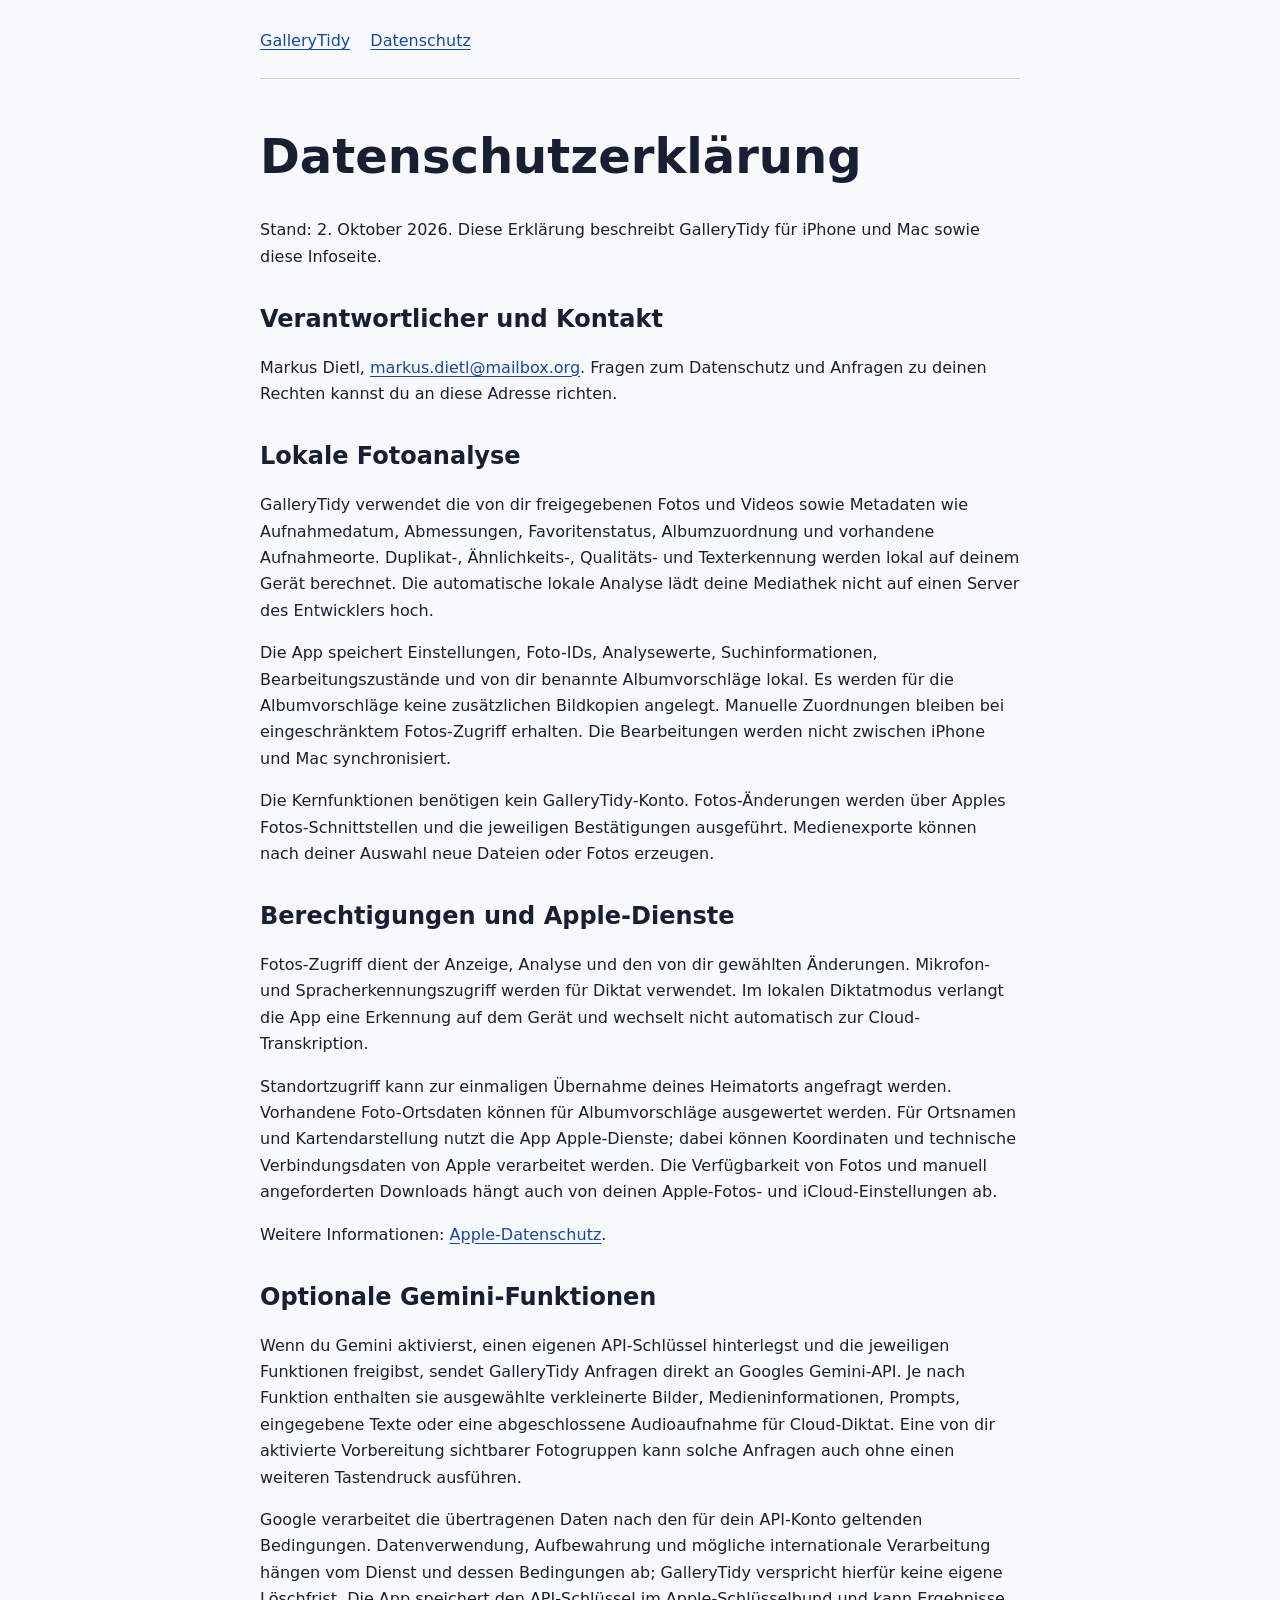
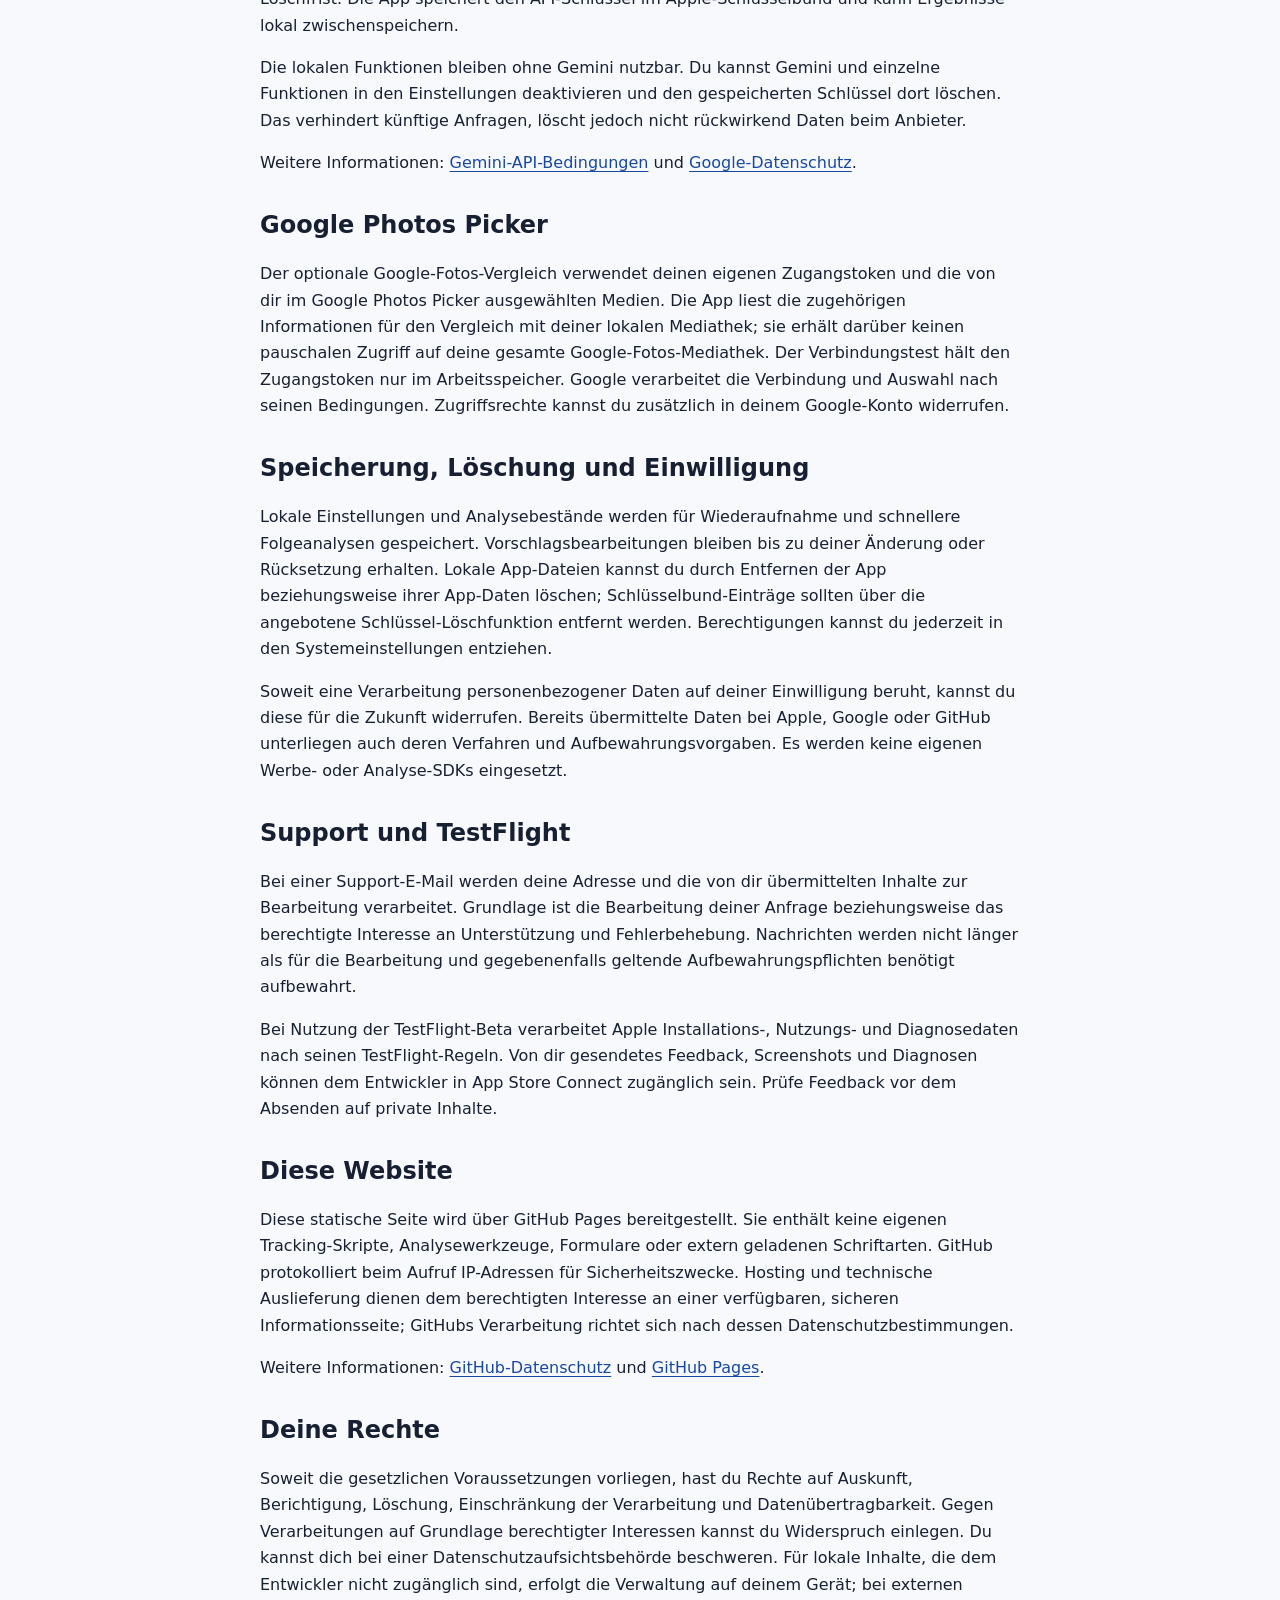
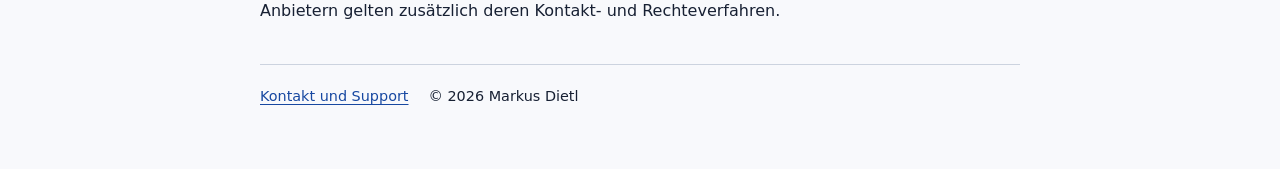
==== privacy.html @ c94430fe "Publish GalleryTidy privacy and support information" ====
<!doctype html>
<html lang="de">
<head>
  <meta charset="utf-8">
  <meta name="viewport" content="width=device-width, initial-scale=1">
  <meta name="description" content="Datenschutzerklärung für GalleryTidy und diese Infoseite.">
  <title>GalleryTidy – Datenschutzerklärung</title>
  <link rel="stylesheet" href="style.css">
</head>
<body>
<nav aria-label="Navigation"><a href="index.html">GalleryTidy</a><a href="privacy.html" aria-current="page">Datenschutz</a></nav>
<main>
  <h1>Datenschutzerklärung</h1>
  <p>Stand: 2. Oktober 2026. Diese Erklärung beschreibt GalleryTidy für iPhone und Mac sowie diese Infoseite.</p>
  <h2>Verantwortlicher und Kontakt</h2>
  <p>Markus Dietl, <a href="mailto:markus.dietl@mailbox.org">markus.dietl@mailbox.org</a>. Fragen zum Datenschutz und Anfragen zu deinen Rechten kannst du an diese Adresse richten.</p>
  <h2>Lokale Fotoanalyse</h2>
  <p>GalleryTidy verwendet die von dir freigegebenen Fotos und Videos sowie Metadaten wie Aufnahmedatum, Abmessungen, Favoritenstatus, Albumzuordnung und vorhandene Aufnahmeorte. Duplikat-, Ähnlichkeits-, Qualitäts- und Texterkennung werden lokal auf deinem Gerät berechnet. Die automatische lokale Analyse lädt deine Mediathek nicht auf einen Server des Entwicklers hoch.</p>
  <p>Die App speichert Einstellungen, Foto-IDs, Analysewerte, Suchinformationen, Bearbeitungszustände und von dir benannte Albumvorschläge lokal. Es werden für die Albumvorschläge keine zusätzlichen Bildkopien angelegt. Manuelle Zuordnungen bleiben bei eingeschränktem Fotos-Zugriff erhalten. Die Bearbeitungen werden nicht zwischen iPhone und Mac synchronisiert.</p>
  <p>Die Kernfunktionen benötigen kein GalleryTidy-Konto. Fotos-Änderungen werden über Apples Fotos-Schnittstellen und die jeweiligen Bestätigungen ausgeführt. Medienexporte können nach deiner Auswahl neue Dateien oder Fotos erzeugen.</p>
  <h2>Berechtigungen und Apple-Dienste</h2>
  <p>Fotos-Zugriff dient der Anzeige, Analyse und den von dir gewählten Änderungen. Mikrofon- und Spracherkennungszugriff werden für Diktat verwendet. Im lokalen Diktatmodus verlangt die App eine Erkennung auf dem Gerät und wechselt nicht automatisch zur Cloud-Transkription.</p>
  <p>Standortzugriff kann zur einmaligen Übernahme deines Heimatorts angefragt werden. Vorhandene Foto-Ortsdaten können für Albumvorschläge ausgewertet werden. Für Ortsnamen und Kartendarstellung nutzt die App Apple-Dienste; dabei können Koordinaten und technische Verbindungsdaten von Apple verarbeitet werden. Die Verfügbarkeit von Fotos und manuell angeforderten Downloads hängt auch von deinen Apple-Fotos- und iCloud-Einstellungen ab.</p>
  <p>Weitere Informationen: <a href="https://www.apple.com/legal/privacy/">Apple-Datenschutz</a>.</p>
  <h2>Optionale Gemini-Funktionen</h2>
  <p>Wenn du Gemini aktivierst, einen eigenen API-Schlüssel hinterlegst und die jeweiligen Funktionen freigibst, sendet GalleryTidy Anfragen direkt an Googles Gemini-API. Je nach Funktion enthalten sie ausgewählte verkleinerte Bilder, Medieninformationen, Prompts, eingegebene Texte oder eine abgeschlossene Audioaufnahme für Cloud-Diktat. Eine von dir aktivierte Vorbereitung sichtbarer Fotogruppen kann solche Anfragen auch ohne einen weiteren Tastendruck ausführen.</p>
  <p>Google verarbeitet die übertragenen Daten nach den für dein API-Konto geltenden Bedingungen. Datenverwendung, Aufbewahrung und mögliche internationale Verarbeitung hängen vom Dienst und dessen Bedingungen ab; GalleryTidy verspricht hierfür keine eigene Löschfrist. Die App speichert den API-Schlüssel im Apple-Schlüsselbund und kann Ergebnisse lokal zwischenspeichern.</p>
  <p>Die lokalen Funktionen bleiben ohne Gemini nutzbar. Du kannst Gemini und einzelne Funktionen in den Einstellungen deaktivieren und den gespeicherten Schlüssel dort löschen. Das verhindert künftige Anfragen, löscht jedoch nicht rückwirkend Daten beim Anbieter.</p>
  <p>Weitere Informationen: <a href="https://ai.google.dev/gemini-api/terms">Gemini-API-Bedingungen</a> und <a href="https://policies.google.com/privacy">Google-Datenschutz</a>.</p>
  <h2>Google Photos Picker</h2>
  <p>Der optionale Google-Fotos-Vergleich verwendet deinen eigenen Zugangstoken und die von dir im Google Photos Picker ausgewählten Medien. Die App liest die zugehörigen Informationen für den Vergleich mit deiner lokalen Mediathek; sie erhält darüber keinen pauschalen Zugriff auf deine gesamte Google-Fotos-Mediathek. Der Verbindungstest hält den Zugangstoken nur im Arbeitsspeicher. Google verarbeitet die Verbindung und Auswahl nach seinen Bedingungen. Zugriffsrechte kannst du zusätzlich in deinem Google-Konto widerrufen.</p>
  <h2>Speicherung, Löschung und Einwilligung</h2>
  <p>Lokale Einstellungen und Analysebestände werden für Wiederaufnahme und schnellere Folgeanalysen gespeichert. Vorschlagsbearbeitungen bleiben bis zu deiner Änderung oder Rücksetzung erhalten. Lokale App-Dateien kannst du durch Entfernen der App beziehungsweise ihrer App-Daten löschen; Schlüsselbund-Einträge sollten über die angebotene Schlüssel-Löschfunktion entfernt werden. Berechtigungen kannst du jederzeit in den Systemeinstellungen entziehen.</p>
  <p>Soweit eine Verarbeitung personenbezogener Daten auf deiner Einwilligung beruht, kannst du diese für die Zukunft widerrufen. Bereits übermittelte Daten bei Apple, Google oder GitHub unterliegen auch deren Verfahren und Aufbewahrungsvorgaben. Es werden keine eigenen Werbe- oder Analyse-SDKs eingesetzt.</p>
  <h2>Support und TestFlight</h2>
  <p>Bei einer Support-E-Mail werden deine Adresse und die von dir übermittelten Inhalte zur Bearbeitung verarbeitet. Grundlage ist die Bearbeitung deiner Anfrage beziehungsweise das berechtigte Interesse an Unterstützung und Fehlerbehebung. Nachrichten werden nicht länger als für die Bearbeitung und gegebenenfalls geltende Aufbewahrungspflichten benötigt aufbewahrt.</p>
  <p>Bei Nutzung der TestFlight-Beta verarbeitet Apple Installations-, Nutzungs- und Diagnosedaten nach seinen TestFlight-Regeln. Von dir gesendetes Feedback, Screenshots und Diagnosen können dem Entwickler in App Store Connect zugänglich sein. Prüfe Feedback vor dem Absenden auf private Inhalte.</p>
  <h2>Diese Website</h2>
  <p>Diese statische Seite wird über GitHub Pages bereitgestellt. Sie enthält keine eigenen Tracking-Skripte, Analysewerkzeuge, Formulare oder extern geladenen Schriftarten. GitHub protokolliert beim Aufruf IP-Adressen für Sicherheitszwecke. Hosting und technische Auslieferung dienen dem berechtigten Interesse an einer verfügbaren, sicheren Informationsseite; GitHubs Verarbeitung richtet sich nach dessen Datenschutzbestimmungen.</p>
  <p>Weitere Informationen: <a href="https://docs.github.com/en/site-policy/privacy-policies/github-general-privacy-statement">GitHub-Datenschutz</a> und <a href="https://docs.github.com/en/pages/getting-started-with-github-pages/what-is-github-pages">GitHub Pages</a>.</p>
  <h2>Deine Rechte</h2>
  <p>Soweit die gesetzlichen Voraussetzungen vorliegen, hast du Rechte auf Auskunft, Berichtigung, Löschung, Einschränkung der Verarbeitung und Datenübertragbarkeit. Gegen Verarbeitungen auf Grundlage berechtigter Interessen kannst du Widerspruch einlegen. Du kannst dich bei einer Datenschutzaufsichtsbehörde beschweren. Für lokale Inhalte, die dem Entwickler nicht zugänglich sind, erfolgt die Verwaltung auf deinem Gerät; bei externen Anbietern gelten zusätzlich deren Kontakt- und Rechteverfahren.</p>
</main>
<footer><a href="index.html">Kontakt und Support</a><span>© 2026 Markus Dietl</span></footer>
</body>
</html>
---- style.css ----
:root { color-scheme: light dark; font-family: system-ui, sans-serif; line-height: 1.65; }
body { max-width: 760px; margin: auto; padding: 28px 22px 60px; background: #f8f9fc; color: #172033; }
nav, footer { display: flex; flex-wrap: wrap; gap: 20px; }
nav { padding-bottom: 24px; border-bottom: 1px solid #ccd3df; }
main { padding-top: 16px; }
h1 { font-size: clamp(2rem, 7vw, 3rem); line-height: 1.2; }
h2 { margin-top: 2.1rem; line-height: 1.3; }
a { color: #1748a1; text-underline-offset: 3px; overflow-wrap: anywhere; }
a:focus-visible { outline: 3px solid #587dc7; outline-offset: 4px; }
.contact { padding: 20px; border: 1px solid #ccd3df; border-radius: 14px; }
footer { margin-top: 40px; border-top: 1px solid #ccd3df; padding-top: 20px; font-size: .9rem; }
@media (prefers-color-scheme: dark) {
  body { background: #141923; color: #e8edf7; }
  a { color: #aac6ff; }
  nav, footer, .contact { border-color: #465269; }
}
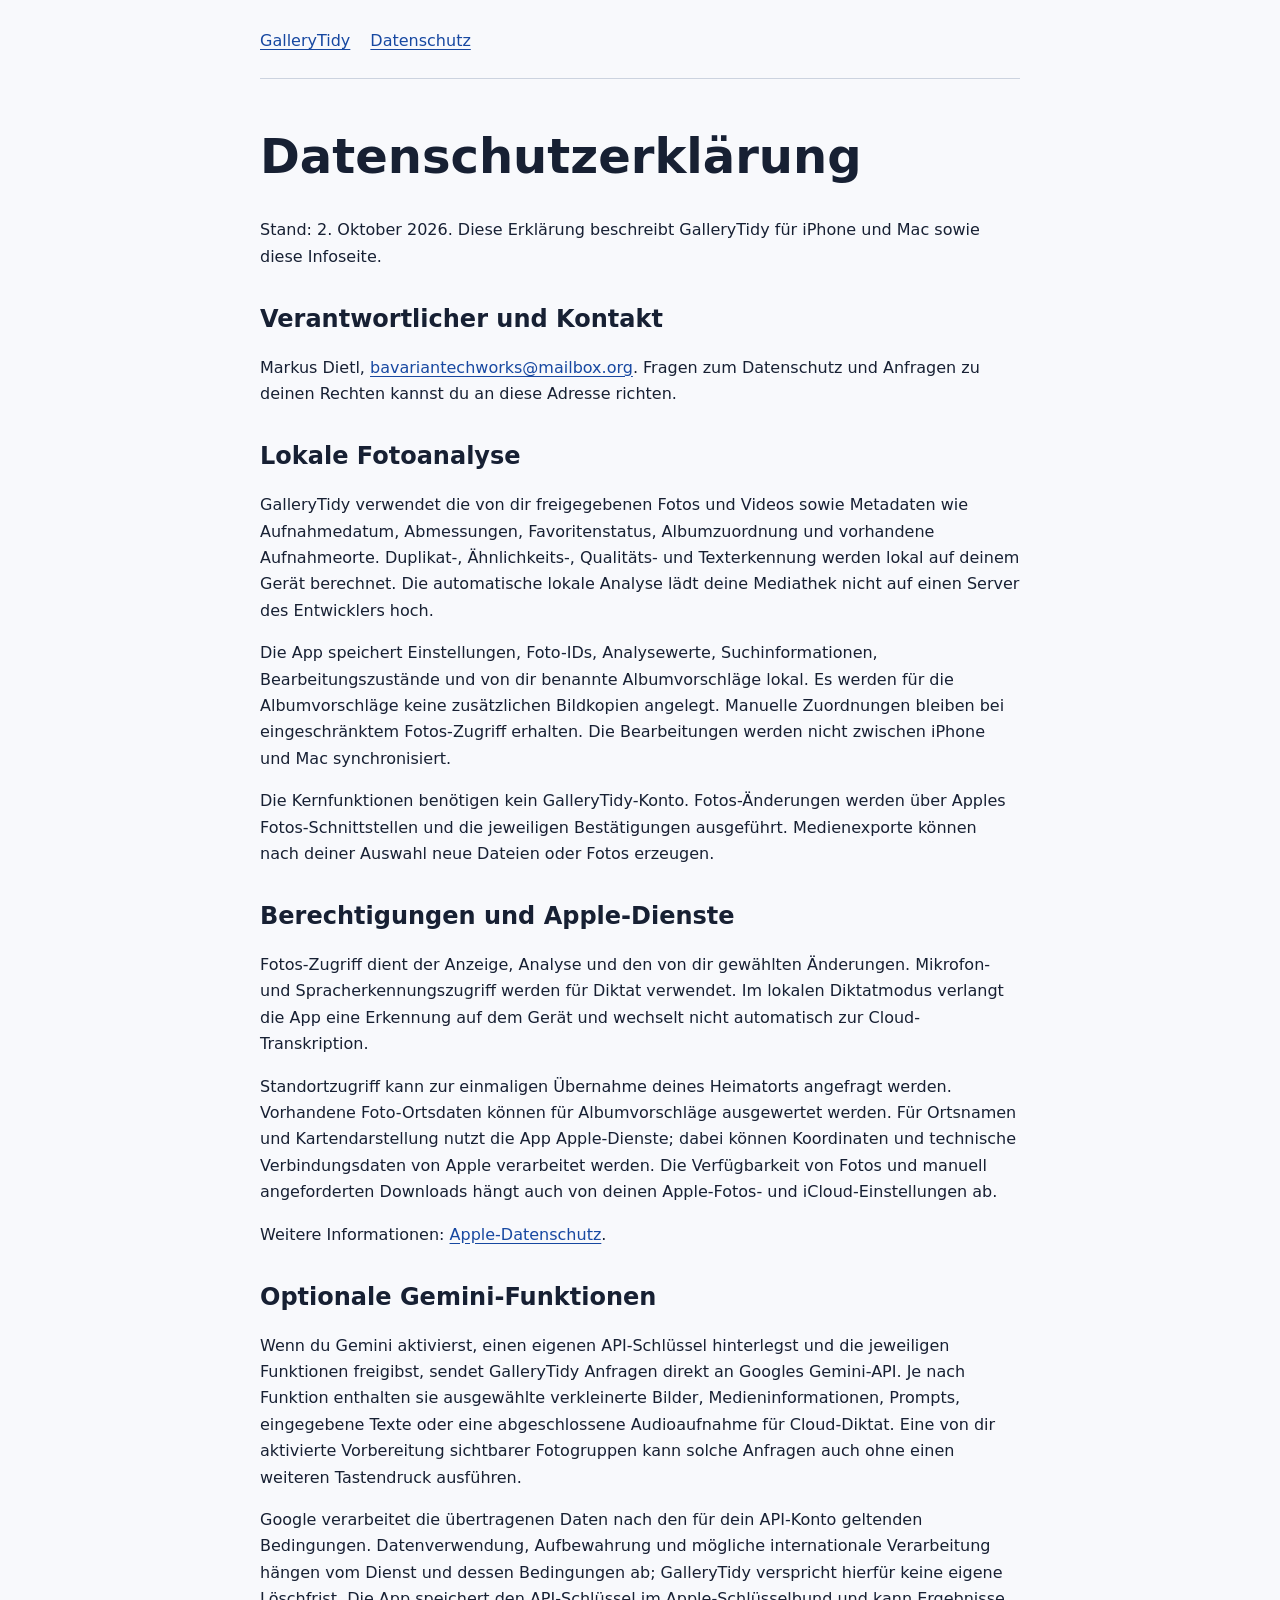
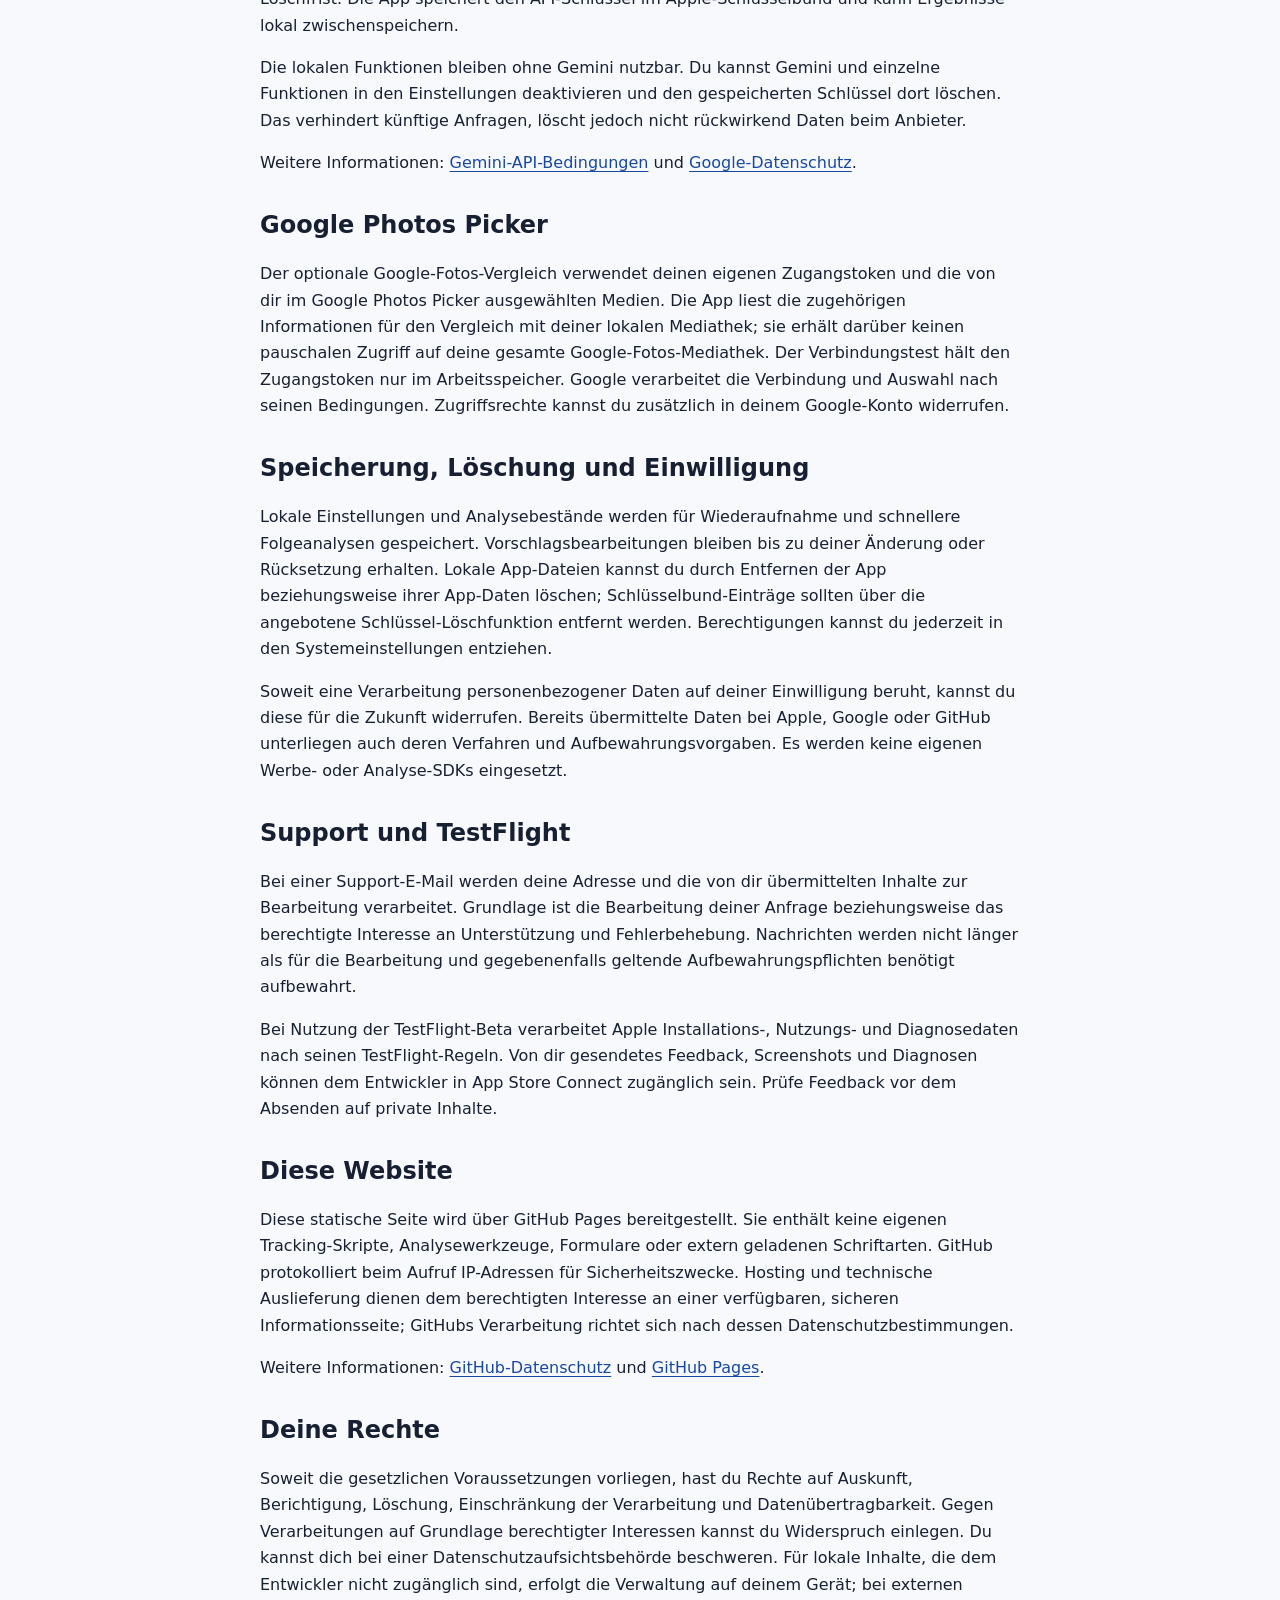
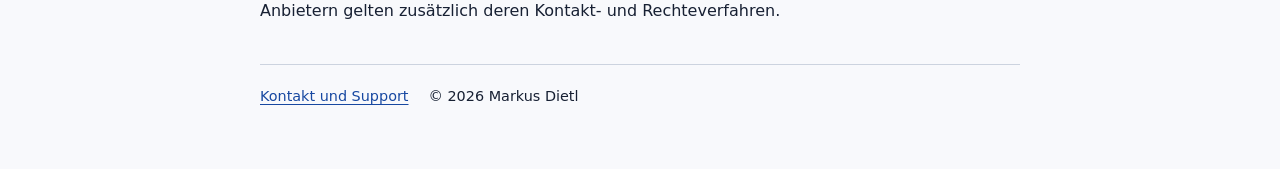
==== commit 3a3e695d: "Use BavarianTechWorks contact address" ====
--- a/privacy.html
+++ b/privacy.html
@@ -13,7 +13,7 @@
   <h1>Datenschutzerklärung</h1>
   <p>Stand: 2. Oktober 2026. Diese Erklärung beschreibt GalleryTidy für iPhone und Mac sowie diese Infoseite.</p>
   <h2>Verantwortlicher und Kontakt</h2>
-  <p>Markus Dietl, <a href="mailto:markus.dietl@mailbox.org">markus.dietl@mailbox.org</a>. Fragen zum Datenschutz und Anfragen zu deinen Rechten kannst du an diese Adresse richten.</p>
+  <p>Markus Dietl, <a href="mailto:bavariantechworks@mailbox.org">bavariantechworks@mailbox.org</a>. Fragen zum Datenschutz und Anfragen zu deinen Rechten kannst du an diese Adresse richten.</p>
   <h2>Lokale Fotoanalyse</h2>
   <p>GalleryTidy verwendet die von dir freigegebenen Fotos und Videos sowie Metadaten wie Aufnahmedatum, Abmessungen, Favoritenstatus, Albumzuordnung und vorhandene Aufnahmeorte. Duplikat-, Ähnlichkeits-, Qualitäts- und Texterkennung werden lokal auf deinem Gerät berechnet. Die automatische lokale Analyse lädt deine Mediathek nicht auf einen Server des Entwicklers hoch.</p>
   <p>Die App speichert Einstellungen, Foto-IDs, Analysewerte, Suchinformationen, Bearbeitungszustände und von dir benannte Albumvorschläge lokal. Es werden für die Albumvorschläge keine zusätzlichen Bildkopien angelegt. Manuelle Zuordnungen bleiben bei eingeschränktem Fotos-Zugriff erhalten. Die Bearbeitungen werden nicht zwischen iPhone und Mac synchronisiert.</p>
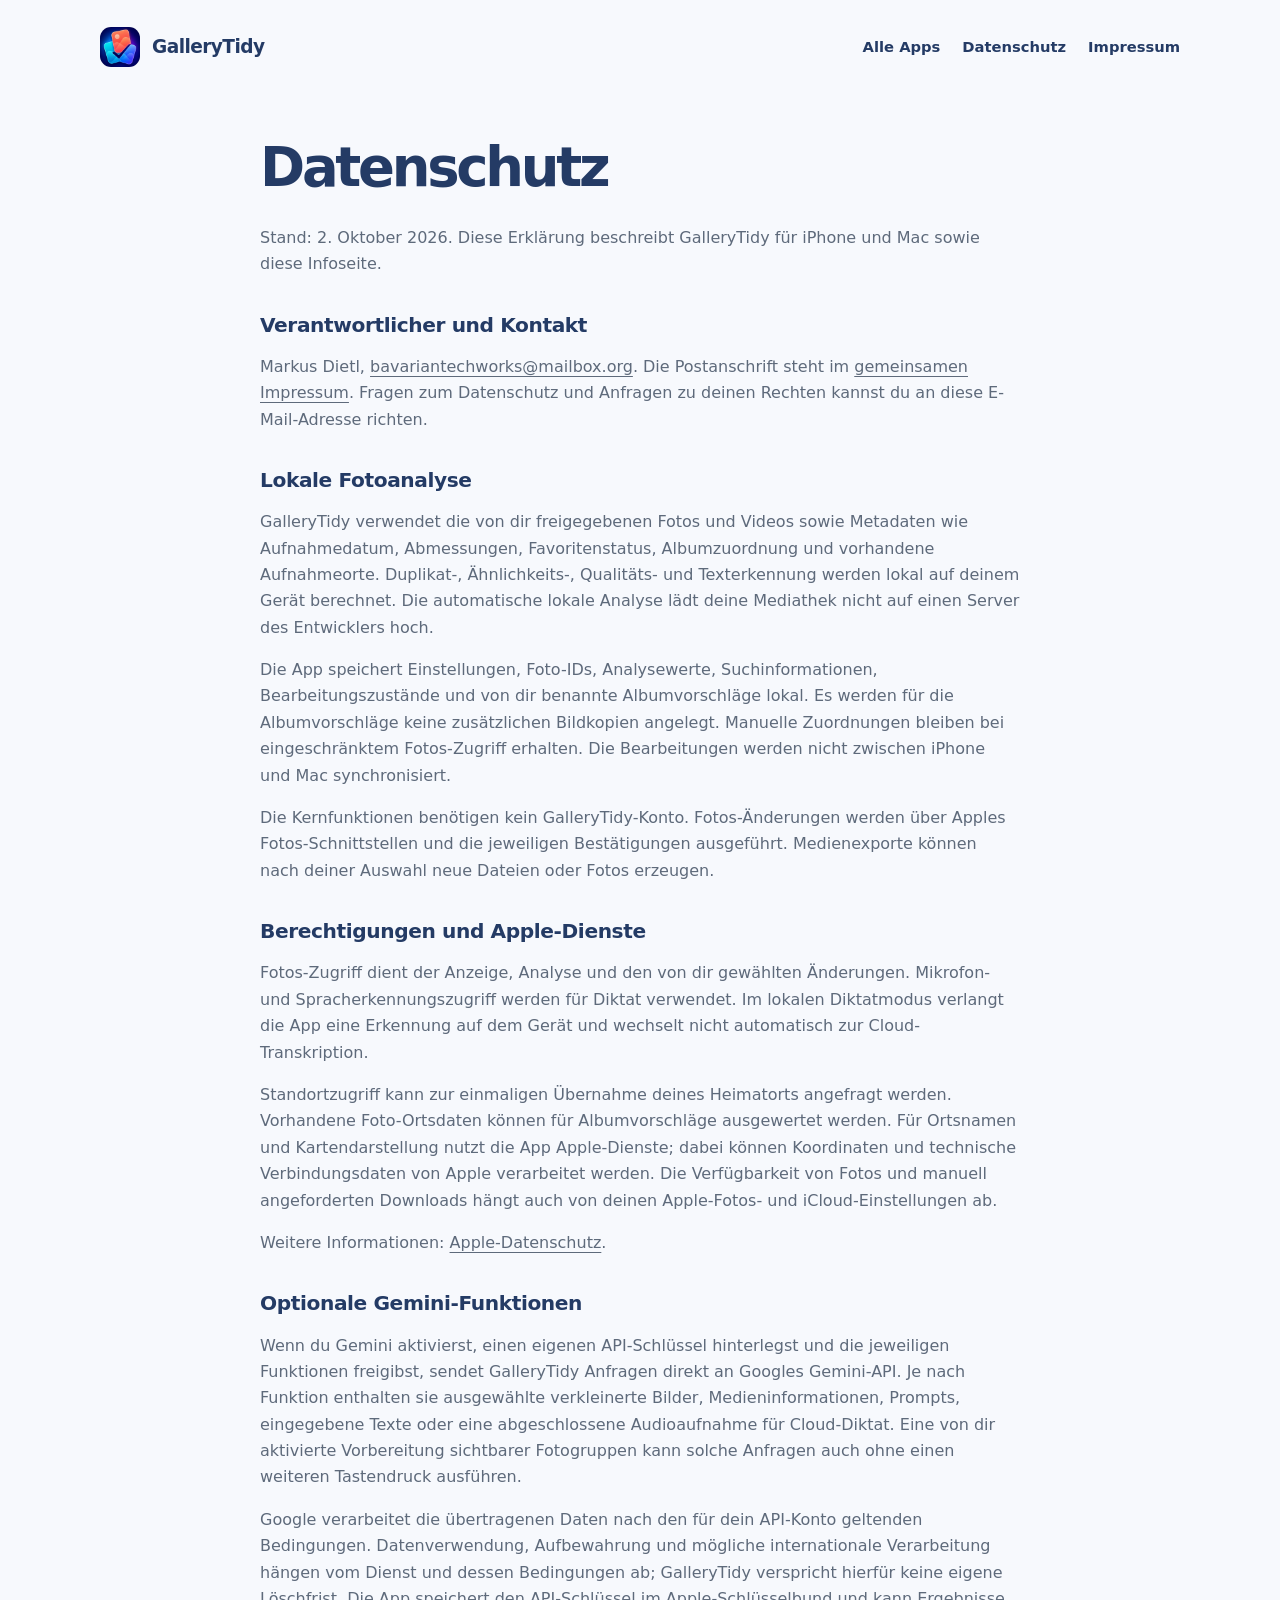
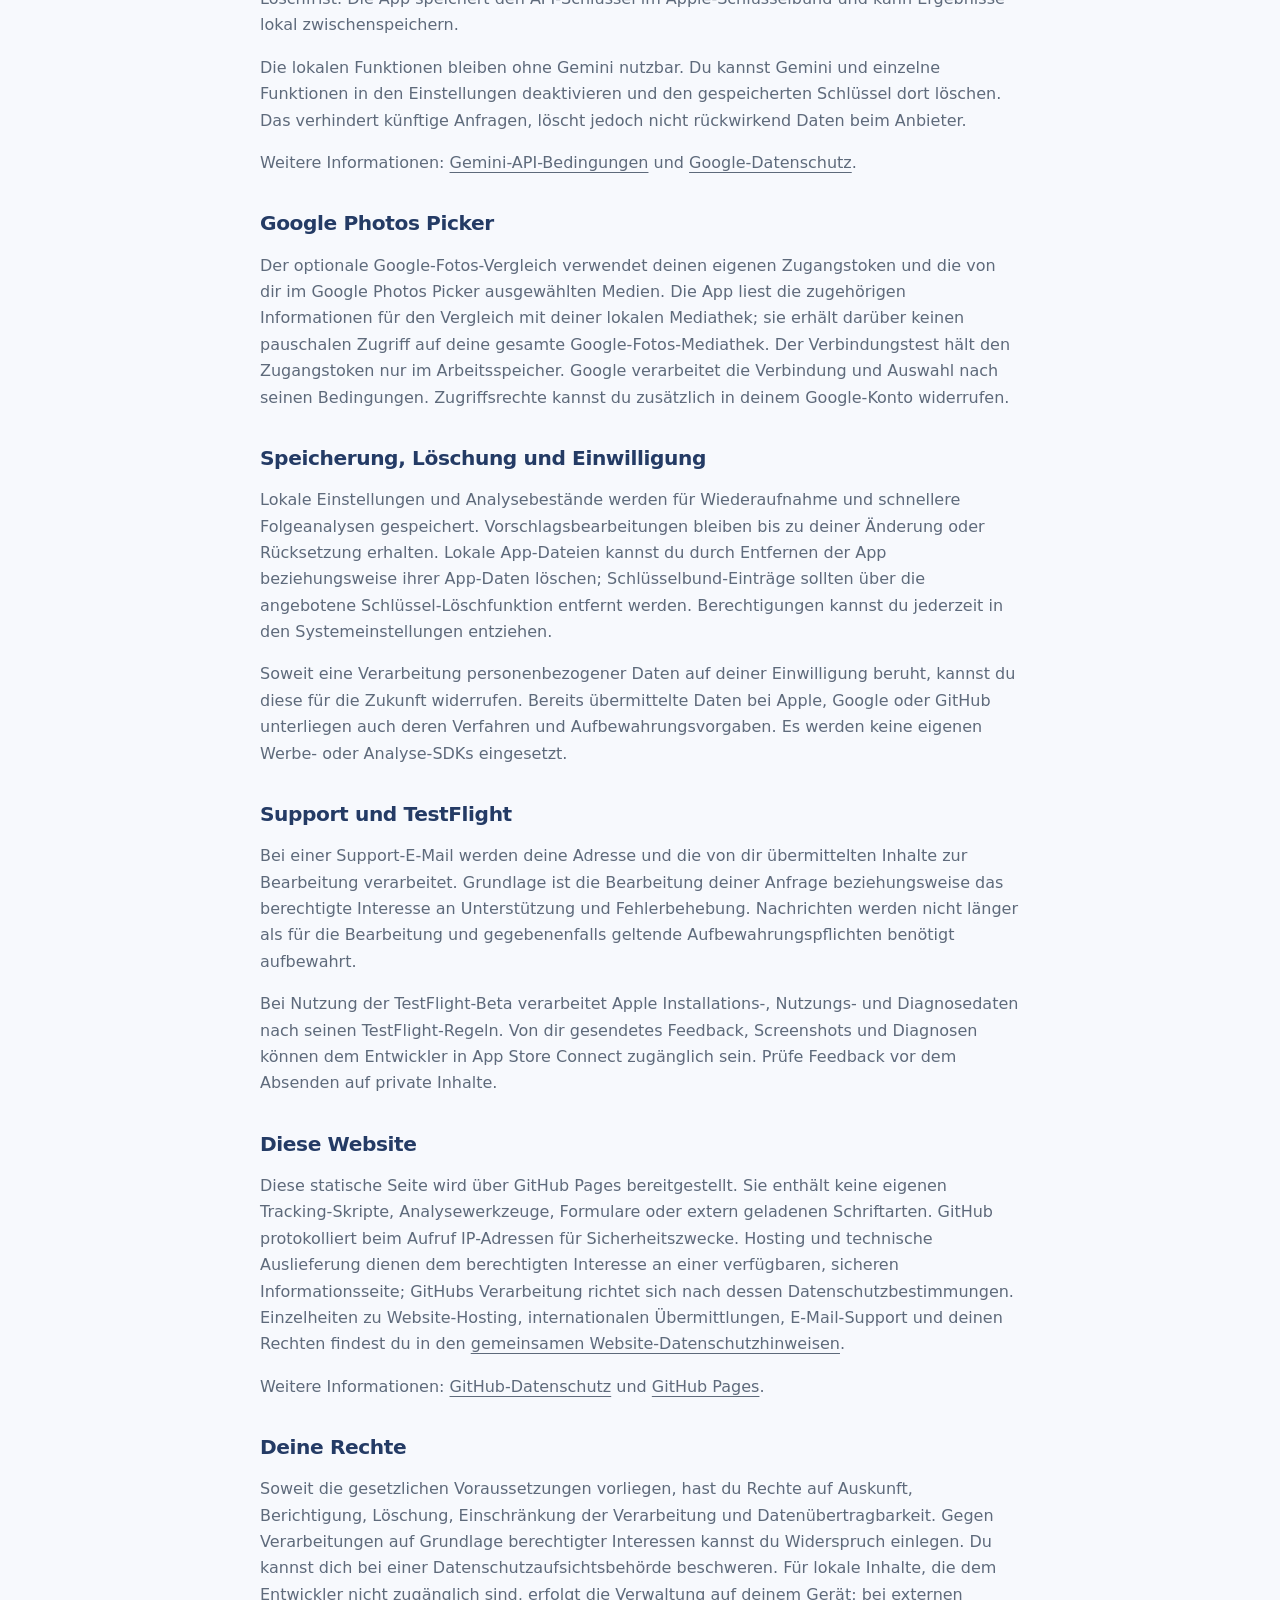
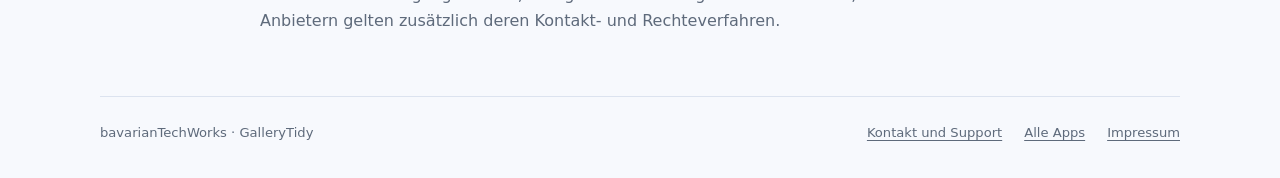
==== commit b1371f82: "Connect GalleryTidy to shared app website" ====
--- a/privacy.html
+++ b/privacy.html
@@ -5,15 +5,17 @@
   <meta name="viewport" content="width=device-width, initial-scale=1">
   <meta name="description" content="Datenschutzerklärung für GalleryTidy und diese Infoseite.">
   <title>GalleryTidy – Datenschutzerklärung</title>
-  <link rel="stylesheet" href="style.css">
+  <link rel="icon" href="app-icon.png">
+  <link rel="stylesheet" href="style.css?v=20261002-2">
 </head>
 <body>
-<nav aria-label="Navigation"><a href="index.html">GalleryTidy</a><a href="privacy.html" aria-current="page">Datenschutz</a></nav>
-<main>
-  <h1>Datenschutzerklärung</h1>
+<a class="skip" href="#main">Zum Inhalt</a>
+<header class="wrapper header"><a class="brand" href="./"><img src="app-icon.png" alt="" width="40" height="40">GalleryTidy</a><nav aria-label="Hauptnavigation"><a href="https://makki93.github.io/">Alle Apps</a><a href="privacy.html" aria-current="page">Datenschutz</a><a href="https://makki93.github.io/impressum.html">Impressum</a></nav></header>
+<main id="main" class="wrapper document">
+  <h1>Datenschutz</h1>
   <p>Stand: 2. Oktober 2026. Diese Erklärung beschreibt GalleryTidy für iPhone und Mac sowie diese Infoseite.</p>
   <h2>Verantwortlicher und Kontakt</h2>
-  <p>Markus Dietl, <a href="mailto:bavariantechworks@mailbox.org">bavariantechworks@mailbox.org</a>. Fragen zum Datenschutz und Anfragen zu deinen Rechten kannst du an diese Adresse richten.</p>
+  <p>Markus Dietl, <a href="mailto:bavariantechworks@mailbox.org">bavariantechworks@mailbox.org</a>. Die Postanschrift steht im <a href="https://makki93.github.io/impressum.html">gemeinsamen Impressum</a>. Fragen zum Datenschutz und Anfragen zu deinen Rechten kannst du an diese E-Mail-Adresse richten.</p>
   <h2>Lokale Fotoanalyse</h2>
   <p>GalleryTidy verwendet die von dir freigegebenen Fotos und Videos sowie Metadaten wie Aufnahmedatum, Abmessungen, Favoritenstatus, Albumzuordnung und vorhandene Aufnahmeorte. Duplikat-, Ähnlichkeits-, Qualitäts- und Texterkennung werden lokal auf deinem Gerät berechnet. Die automatische lokale Analyse lädt deine Mediathek nicht auf einen Server des Entwicklers hoch.</p>
   <p>Die App speichert Einstellungen, Foto-IDs, Analysewerte, Suchinformationen, Bearbeitungszustände und von dir benannte Albumvorschläge lokal. Es werden für die Albumvorschläge keine zusätzlichen Bildkopien angelegt. Manuelle Zuordnungen bleiben bei eingeschränktem Fotos-Zugriff erhalten. Die Bearbeitungen werden nicht zwischen iPhone und Mac synchronisiert.</p>
@@ -36,11 +38,11 @@
   <p>Bei einer Support-E-Mail werden deine Adresse und die von dir übermittelten Inhalte zur Bearbeitung verarbeitet. Grundlage ist die Bearbeitung deiner Anfrage beziehungsweise das berechtigte Interesse an Unterstützung und Fehlerbehebung. Nachrichten werden nicht länger als für die Bearbeitung und gegebenenfalls geltende Aufbewahrungspflichten benötigt aufbewahrt.</p>
   <p>Bei Nutzung der TestFlight-Beta verarbeitet Apple Installations-, Nutzungs- und Diagnosedaten nach seinen TestFlight-Regeln. Von dir gesendetes Feedback, Screenshots und Diagnosen können dem Entwickler in App Store Connect zugänglich sein. Prüfe Feedback vor dem Absenden auf private Inhalte.</p>
   <h2>Diese Website</h2>
-  <p>Diese statische Seite wird über GitHub Pages bereitgestellt. Sie enthält keine eigenen Tracking-Skripte, Analysewerkzeuge, Formulare oder extern geladenen Schriftarten. GitHub protokolliert beim Aufruf IP-Adressen für Sicherheitszwecke. Hosting und technische Auslieferung dienen dem berechtigten Interesse an einer verfügbaren, sicheren Informationsseite; GitHubs Verarbeitung richtet sich nach dessen Datenschutzbestimmungen.</p>
+  <p>Diese statische Seite wird über GitHub Pages bereitgestellt. Sie enthält keine eigenen Tracking-Skripte, Analysewerkzeuge, Formulare oder extern geladenen Schriftarten. GitHub protokolliert beim Aufruf IP-Adressen für Sicherheitszwecke. Hosting und technische Auslieferung dienen dem berechtigten Interesse an einer verfügbaren, sicheren Informationsseite; GitHubs Verarbeitung richtet sich nach dessen Datenschutzbestimmungen. Einzelheiten zu Website-Hosting, internationalen Übermittlungen, E-Mail-Support und deinen Rechten findest du in den <a href="https://makki93.github.io/privacy.html">gemeinsamen Website-Datenschutzhinweisen</a>.</p>
   <p>Weitere Informationen: <a href="https://docs.github.com/en/site-policy/privacy-policies/github-general-privacy-statement">GitHub-Datenschutz</a> und <a href="https://docs.github.com/en/pages/getting-started-with-github-pages/what-is-github-pages">GitHub Pages</a>.</p>
   <h2>Deine Rechte</h2>
   <p>Soweit die gesetzlichen Voraussetzungen vorliegen, hast du Rechte auf Auskunft, Berichtigung, Löschung, Einschränkung der Verarbeitung und Datenübertragbarkeit. Gegen Verarbeitungen auf Grundlage berechtigter Interessen kannst du Widerspruch einlegen. Du kannst dich bei einer Datenschutzaufsichtsbehörde beschweren. Für lokale Inhalte, die dem Entwickler nicht zugänglich sind, erfolgt die Verwaltung auf deinem Gerät; bei externen Anbietern gelten zusätzlich deren Kontakt- und Rechteverfahren.</p>
 </main>
-<footer><a href="index.html">Kontakt und Support</a><span>© 2026 Markus Dietl</span></footer>
+<footer class="wrapper footer"><span>bavarianTechWorks · GalleryTidy</span><nav aria-label="Weitere Seiten"><a href="index.html">Kontakt und Support</a><a href="https://makki93.github.io/">Alle Apps</a><a href="https://makki93.github.io/impressum.html">Impressum</a></nav></footer>
 </body>
 </html>
--- a/style.css
+++ b/style.css
@@ -1,16 +1,39 @@
-:root { color-scheme: light dark; font-family: system-ui, sans-serif; line-height: 1.65; }
-body { max-width: 760px; margin: auto; padding: 28px 22px 60px; background: #f8f9fc; color: #172033; }
-nav, footer { display: flex; flex-wrap: wrap; gap: 20px; }
-nav { padding-bottom: 24px; border-bottom: 1px solid #ccd3df; }
-main { padding-top: 16px; }
-h1 { font-size: clamp(2rem, 7vw, 3rem); line-height: 1.2; }
-h2 { margin-top: 2.1rem; line-height: 1.3; }
-a { color: #1748a1; text-underline-offset: 3px; overflow-wrap: anywhere; }
-a:focus-visible { outline: 3px solid #587dc7; outline-offset: 4px; }
-.contact { padding: 20px; border: 1px solid #ccd3df; border-radius: 14px; }
-footer { margin-top: 40px; border-top: 1px solid #ccd3df; padding-top: 20px; font-size: .9rem; }
-@media (prefers-color-scheme: dark) {
-  body { background: #141923; color: #e8edf7; }
-  a { color: #aac6ff; }
-  nav, footer, .contact { border-color: #465269; }
-}
+:root{color-scheme:light dark;--bg:#f7f9fd;--ink:#243b65;--muted:#5e6a7b;--line:#dce3ef;--surface:#edf3fe;--accent:#315ea4;font-family:ui-sans-serif,system-ui,-apple-system,BlinkMacSystemFont,"Segoe UI",sans-serif;line-height:1.65}
+*{box-sizing:border-box}
+html{scroll-padding-top:24px}
+body{margin:0;background:var(--bg);color:var(--ink)}
+.wrapper{width:min(1080px,calc(100% - 48px));margin-inline:auto}
+a{color:inherit;text-underline-offset:.22em;overflow-wrap:anywhere}
+a:focus-visible{outline:3px solid var(--accent);outline-offset:5px;border-radius:4px}
+.skip{position:absolute;top:-80px;left:16px;background:var(--ink);color:var(--bg);padding:12px 18px;z-index:10}
+.skip:focus{top:12px}
+.header{display:flex;justify-content:space-between;align-items:center;gap:20px;flex-wrap:wrap;padding-block:27px}
+.brand{display:inline-flex;align-items:center;gap:12px;font-size:1.16rem;font-weight:750;text-decoration:none;letter-spacing:-.03em}
+.brand img{border-radius:11px}
+nav{display:flex;flex-wrap:wrap;gap:22px}
+.header nav a{font-weight:600;text-decoration:none;font-size:.92rem}
+.header nav a:hover{text-decoration:underline}
+.hero{display:grid;grid-template-columns:1.4fr 1fr;align-items:center;gap:60px;padding-block:60px 68px}
+.eyebrow{color:var(--accent);font-size:.8rem;letter-spacing:.08em;text-transform:uppercase;font-weight:650;margin:0 0 20px}
+h1{font-size:clamp(2.7rem,5.7vw,4.6rem);line-height:1.08;letter-spacing:-.06em;margin:0 0 27px;font-weight:750;overflow-wrap:break-word}
+.lead{font-size:1.17rem;max-width:490px;color:var(--muted);margin:0 0 30px}
+.button{display:inline-flex;gap:26px;justify-content:space-between;align-items:center;min-height:48px;padding:14px 23px;background:var(--accent);color:#fff;border-radius:15px;text-decoration:none;font-weight:650}
+.hero-art{display:grid;place-items:center;background:var(--surface);aspect-ratio:1;border-radius:28%;transform:rotate(4deg)}
+.hero-art img{width:74%;max-width:260px;height:auto;display:block;border-radius:24%;transform:rotate(-7deg);box-shadow:0 20px 45px #15336b25}
+.feature-grid{display:grid;grid-template-columns:repeat(3,minmax(0,1fr));gap:32px;padding-block:12px 46px}
+h2{font-size:1.26rem;line-height:1.3;letter-spacing:-.02em;margin:0 0 12px}
+.feature-grid p,.support p{color:var(--muted);margin:0 0 16px}
+.beta{background:var(--surface);border:1px solid var(--line);border-radius:22px;padding:27px}
+.beta p{margin:0 0 12px;color:var(--muted)}
+.beta p:last-child{margin:0}
+.small{font-size:.85rem}
+.support{padding-block:48px;max-width:760px}
+.email-link{display:inline-block;font-weight:650;font-size:1.1rem;margin-block:5px 24px;max-width:100%}
+.footer{display:flex;justify-content:space-between;gap:20px;flex-wrap:wrap;border-top:1px solid var(--line);padding-block:25px 35px;font-size:.82rem;color:var(--muted)}
+.document{max-width:760px;padding-block:45px}
+.document h1{font-size:clamp(2.2rem,5vw,3.4rem)}
+.document h2{margin-top:34px}
+.document p{color:var(--muted)}
+@media(prefers-color-scheme:dark){:root{--bg:#121925;--ink:#e8edf7;--muted:#b8c4d6;--line:#354663;--surface:#1b2c44;--accent:#9dbfff}.button{color:#122544}}
+@media(max-width:700px){.wrapper{width:calc(100% - 36px)}.header{padding-block:22px}.header nav{gap:18px}.hero{grid-template-columns:1fr;gap:32px;padding-block:32px 42px}.hero-art{order:-1;width:180px;justify-self:start}.hero-art img{width:78%}.lead{font-size:1.05rem}.feature-grid{grid-template-columns:1fr;gap:20px;padding-bottom:30px}.feature-grid p{margin:0}.beta{padding:22px}.support{padding-block:35px}.email-link{font-size:.98rem}.document{padding-block:30px}}
+@media(prefers-reduced-motion:reduce){*{scroll-behavior:auto}}
